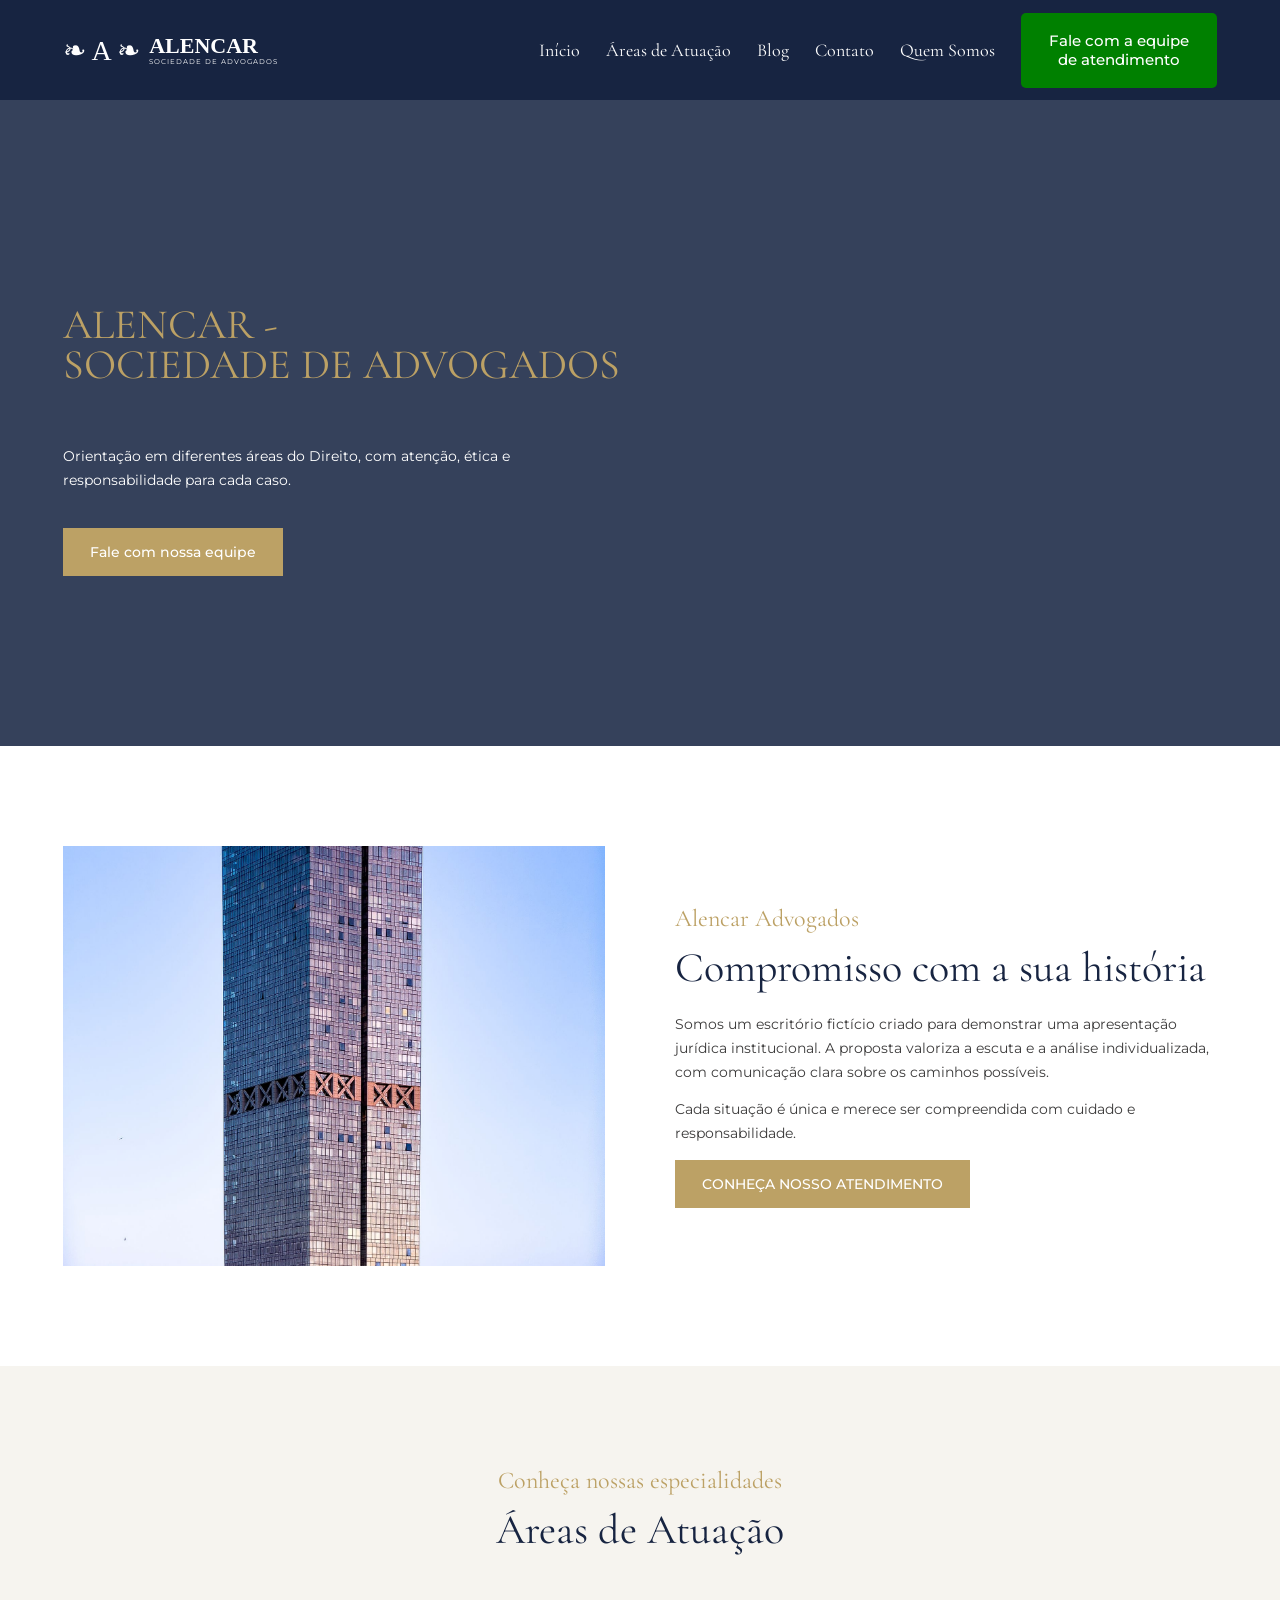
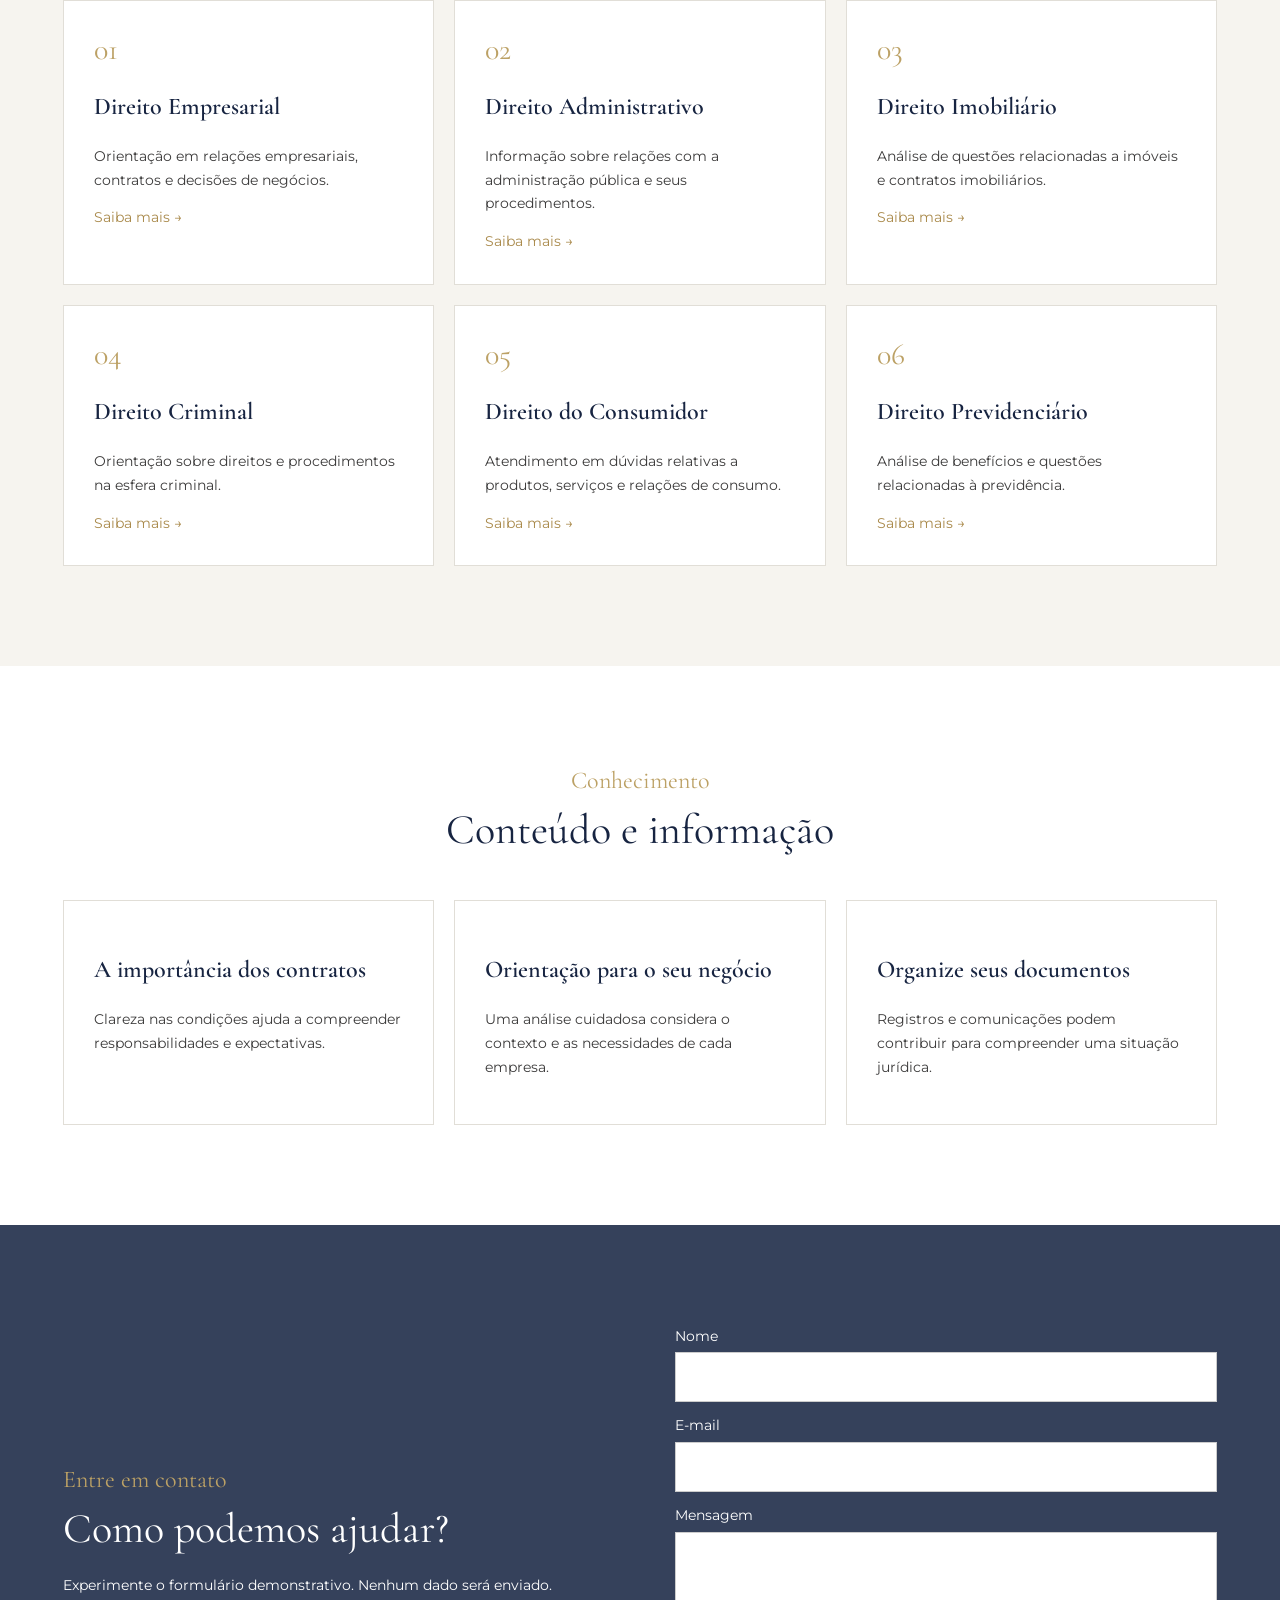
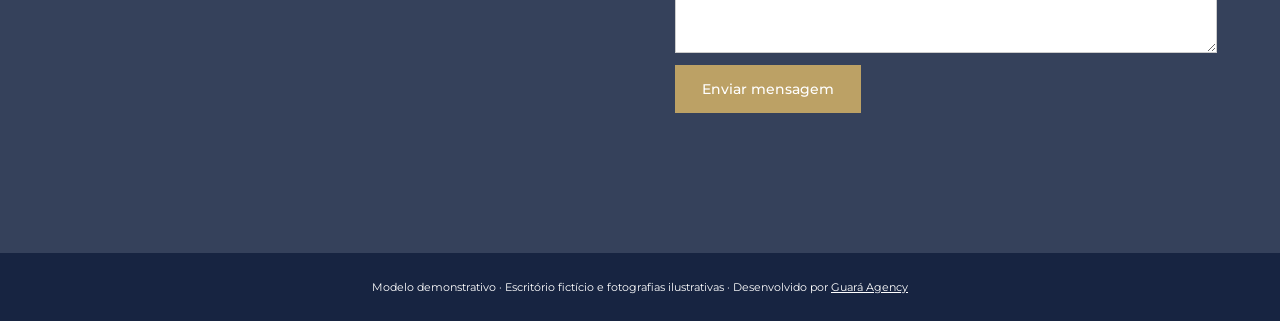
==== index.html @ d1ceca67 "Criar modelo institucional de advocacia" ====
<!doctype html><html lang="pt-BR"><head><meta charset="utf-8"><meta name="viewport" content="width=device-width,initial-scale=1"><title>Alencar | Sociedade de Advogados</title><link href="https://fonts.googleapis.com/css2?family=Cormorant+Garamond:wght@400;600;700&family=Montserrat:wght@400;500;600&display=swap" rel="stylesheet"><link rel="stylesheet" href="style.css"><script defer src="app.js"></script></head><body><header><div class="wrap nav"><a href="./" class="brand"><b>❧ A ❧</b><span>ALENCAR<small>SOCIEDADE DE ADVOGADOS</small></span></a><button class="menu" aria-expanded="false" aria-controls="links" aria-label="Abrir menu">☰</button><nav id="links"><a href="./">Início</a><a href="#atuacao">Áreas de Atuação</a><a href="#blog">Blog</a><a href="#contato">Contato</a><a href="#sobre">Quem Somos</a><a class="green" href="#contato">Fale com a equipe<br>de atendimento</a></nav></div></header><main><section class="hero"><div class="wrap"><h1>ALENCAR -<br>SOCIEDADE DE ADVOGADOS</h1><p>Orientação em diferentes áreas do Direito, com atenção, ética e responsabilidade para cada caso.</p><a class="gold-btn" href="#contato">Fale com nossa equipe</a></div></section><section class="section" id="sobre"><div class="wrap split"><img src="assets/20351783.jpg" alt="Edifício comercial, fotografia ilustrativa"><div><span>Alencar Advogados</span><h2>Compromisso com a sua história</h2><p>Somos um escritório fictício criado para demonstrar uma apresentação jurídica institucional. A proposta valoriza a escuta e a análise individualizada, com comunicação clara sobre os caminhos possíveis.</p><p>Cada situação é única e merece ser compreendida com cuidado e responsabilidade.</p><a class="gold-btn" href="#contato">CONHEÇA NOSSO ATENDIMENTO</a></div></div></section><section class="section pale" id="atuacao"><div class="wrap center"><span>Conheça nossas especialidades</span><h2>Áreas de Atuação</h2><div class="cards"><article><b>01</b><h3>Direito Empresarial</h3><p>Orientação em relações empresariais, contratos e decisões de negócios.</p><a href="areas/empresarial/">Saiba mais →</a></article><article><b>02</b><h3>Direito Administrativo</h3><p>Informação sobre relações com a administração pública e seus procedimentos.</p><a href="areas/administrativo/">Saiba mais →</a></article><article><b>03</b><h3>Direito Imobiliário</h3><p>Análise de questões relacionadas a imóveis e contratos imobiliários.</p><a href="areas/imobiliario/">Saiba mais →</a></article><article><b>04</b><h3>Direito Criminal</h3><p>Orientação sobre direitos e procedimentos na esfera criminal.</p><a href="areas/criminal/">Saiba mais →</a></article><article><b>05</b><h3>Direito do Consumidor</h3><p>Atendimento em dúvidas relativas a produtos, serviços e relações de consumo.</p><a href="areas/consumidor/">Saiba mais →</a></article><article><b>06</b><h3>Direito Previdenciário</h3><p>Análise de benefícios e questões relacionadas à previdência.</p><a href="areas/previdenciario/">Saiba mais →</a></article></div></div></section><section class="section" id="blog"><div class="wrap center"><span>Conhecimento</span><h2>Conteúdo e informação</h2><div class="cards"><article><h3>A importância dos contratos</h3><p>Clareza nas condições ajuda a compreender responsabilidades e expectativas.</p></article><article><h3>Orientação para o seu negócio</h3><p>Uma análise cuidadosa considera o contexto e as necessidades de cada empresa.</p></article><article><h3>Organize seus documentos</h3><p>Registros e comunicações podem contribuir para compreender uma situação jurídica.</p></article></div></div></section><section class="section contact" id="contato"><div class="wrap split"><div><span>Entre em contato</span><h2>Como podemos ajudar?</h2><p>Experimente o formulário demonstrativo. Nenhum dado será enviado.</p></div><form><label>Nome<input name="nome" required></label><label>E-mail<input name="email" type="email" required></label><label>Mensagem<textarea rows="4" required></textarea></label><button class="gold-btn">Enviar mensagem</button><p id="result" role="status"></p></form></div></section></main><footer>Modelo demonstrativo · Escritório fictício e fotografias ilustrativas · Desenvolvido por <a href="https://guaraagency.com.br/">Guará Agency</a></footer></body></html>
---- style.css ----
:root{--navy:#172441;--slate:#35415b;--gold:#bca165}*{box-sizing:border-box}html{scroll-behavior:smooth}body{margin:0;font:400 14px/1.7 Montserrat,sans-serif;color:#3c3b3b}a{color:inherit;text-decoration:none}.wrap{width:min(1154px,calc(100% - 44px));margin:auto}header{background:var(--navy);color:white}.nav{height:100px;display:flex;justify-content:space-between;align-items:center}.brand{display:flex;align-items:center;gap:9px;font:700 22px/1 Georgia}.brand b{font:28px Georgia}.brand small{display:block;font:7px Montserrat;letter-spacing:1px}nav{display:flex;gap:26px;align-items:center;font:18px 'Cormorant Garamond',serif}nav a:hover{color:var(--gold)}.green{background:green;color:white;padding:18px 28px;border-radius:5px;text-align:center;font:500 15px/1.3 Montserrat}.menu{display:none}.hero{background:var(--slate);min-height:646px;display:flex;align-items:center;color:white}.hero h1{color:var(--gold);font:400 42px/.95 'Cormorant Garamond',serif}.hero p{max-width:560px;margin:60px 0 35px}.gold-btn{display:inline-block;background:var(--gold);color:white;border:0;padding:15px 27px;font:500 14px Montserrat;cursor:pointer}.section{padding:100px 0}.section span{color:var(--gold);font:24px 'Cormorant Garamond',serif}.section h2{font:400 42px 'Cormorant Garamond',serif;color:var(--navy);margin:8px 0 20px}.split{display:grid;grid-template-columns:1fr 1fr;gap:70px;align-items:center}.split img{width:100%;height:420px;object-fit:cover}.pale{background:#f6f4ef}.center{text-align:center}.cards{display:grid;grid-template-columns:repeat(3,1fr);gap:20px;margin-top:45px}.cards article{text-align:left;padding:30px;border:1px solid #e1ded7;background:white}.cards b{font:30px 'Cormorant Garamond';color:var(--gold)}.cards h3{font:600 24px 'Cormorant Garamond';color:var(--navy)}.cards a{color:#a9894a}.contact{background:var(--slate);color:white}.contact h2{color:white}form{display:grid;gap:12px}label{display:grid;gap:4px}input,textarea{font:inherit;padding:12px;border:1px solid #ccc}form button{width:max-content}footer{text-align:center;background:var(--navy);color:white;padding:25px;font-size:11px}footer a{text-decoration:underline}.subhero{background:var(--slate);padding:100px 0;color:#fff;text-align:center}.subhero h1{font:400 48px 'Cormorant Garamond',serif;color:var(--gold)}.content{max-width:850px;padding:70px 0}.content h2{font:400 36px 'Cormorant Garamond',serif;color:var(--navy)}@media(max-width:800px){.nav{height:78px}.menu{display:block;background:none;border:0;color:white;font-size:25px}nav{display:none;position:absolute;left:0;right:0;top:78px;background:var(--navy);padding:20px;z-index:3;flex-direction:column;align-items:stretch;gap:15px}nav.open{display:flex}.hero{min-height:560px}.hero h1{font-size:36px}.section{padding:65px 0}.split,.cards{grid-template-columns:1fr;gap:20px}.split img{height:280px}}@media(prefers-reduced-motion:reduce){html{scroll-behavior:auto}}
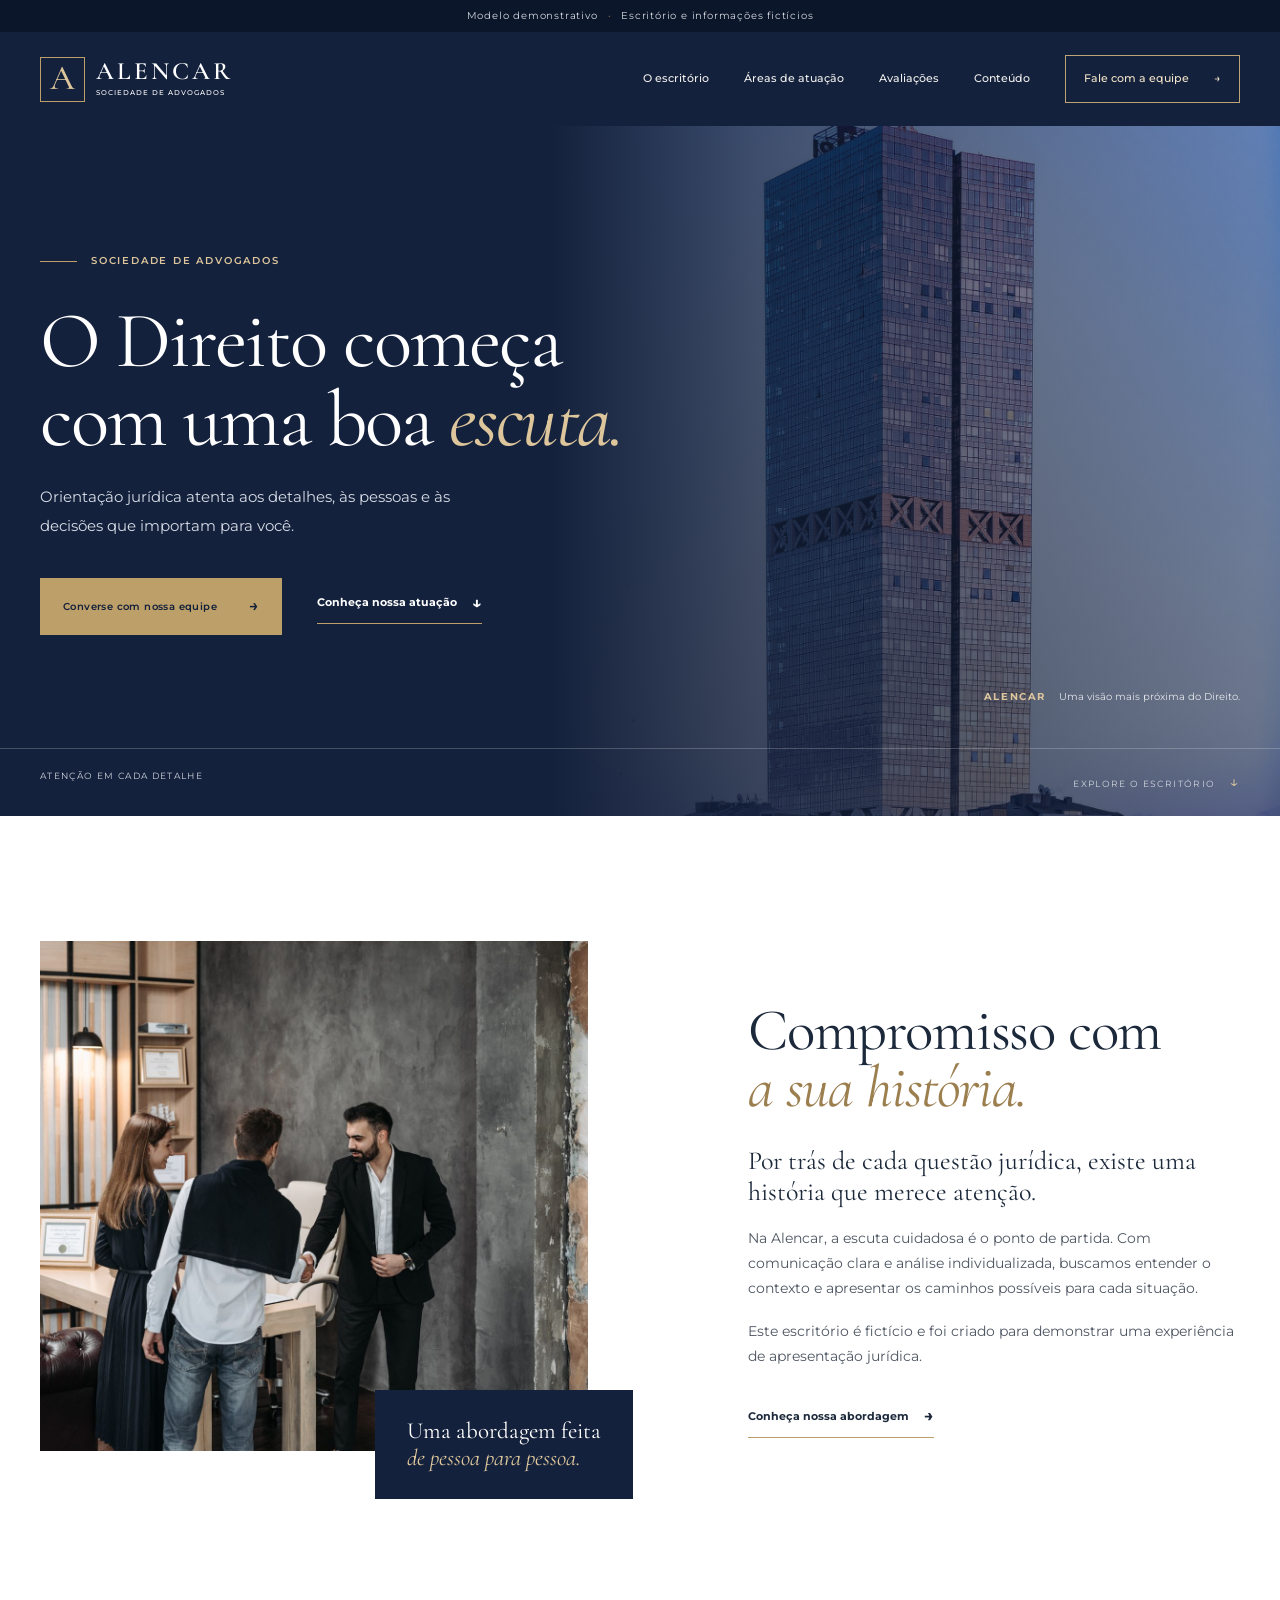
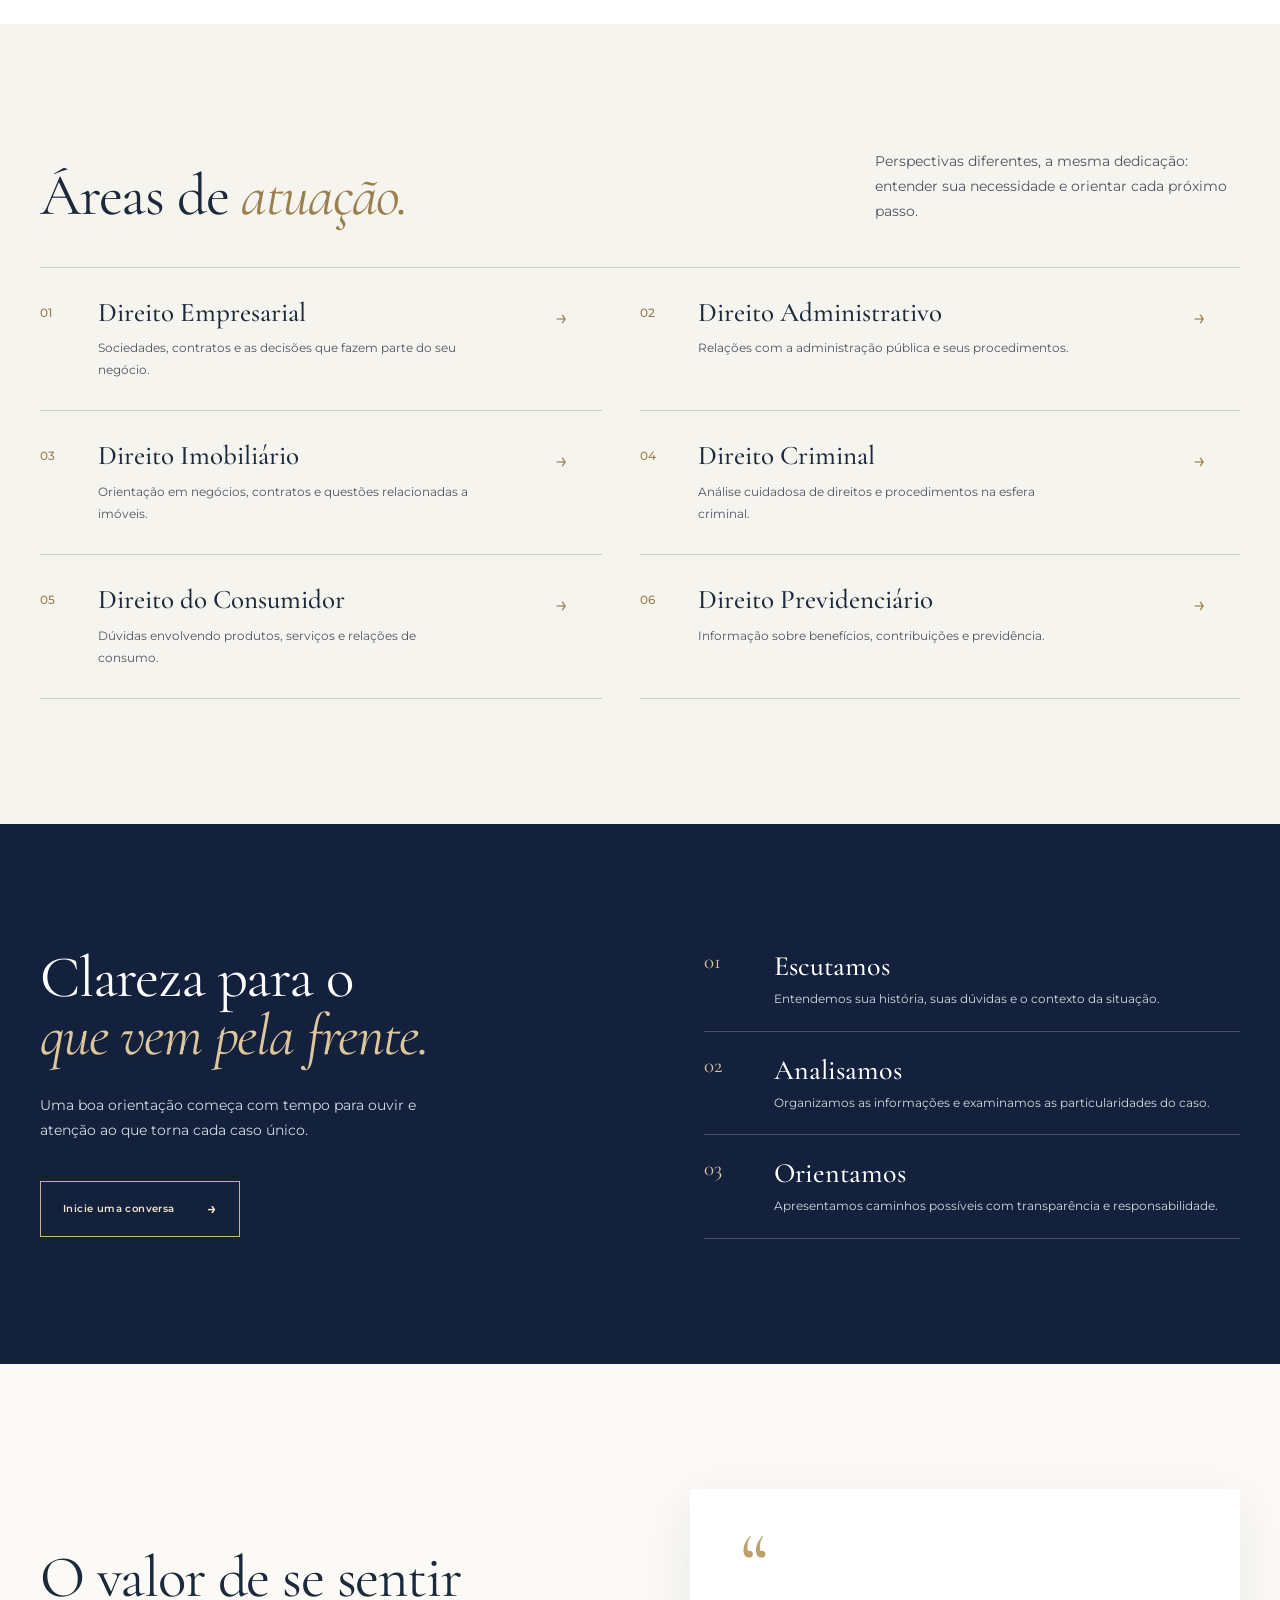
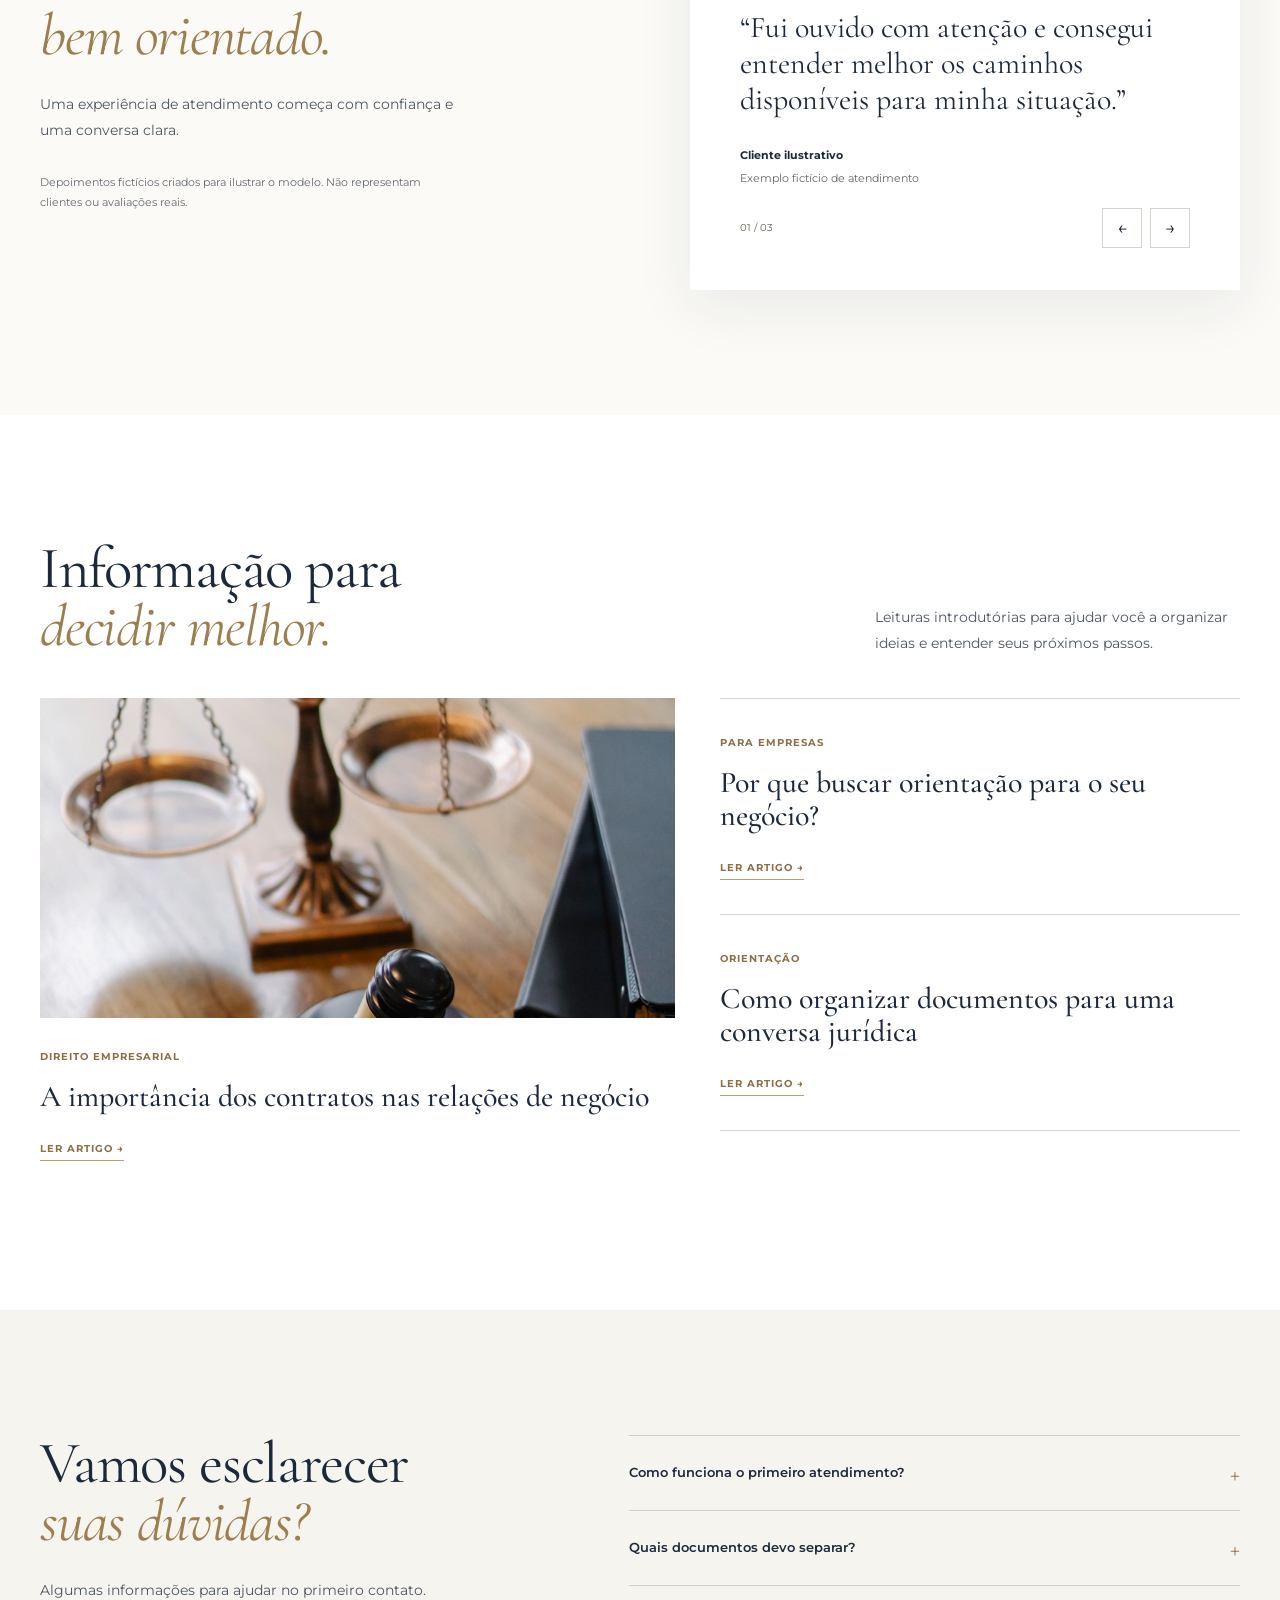
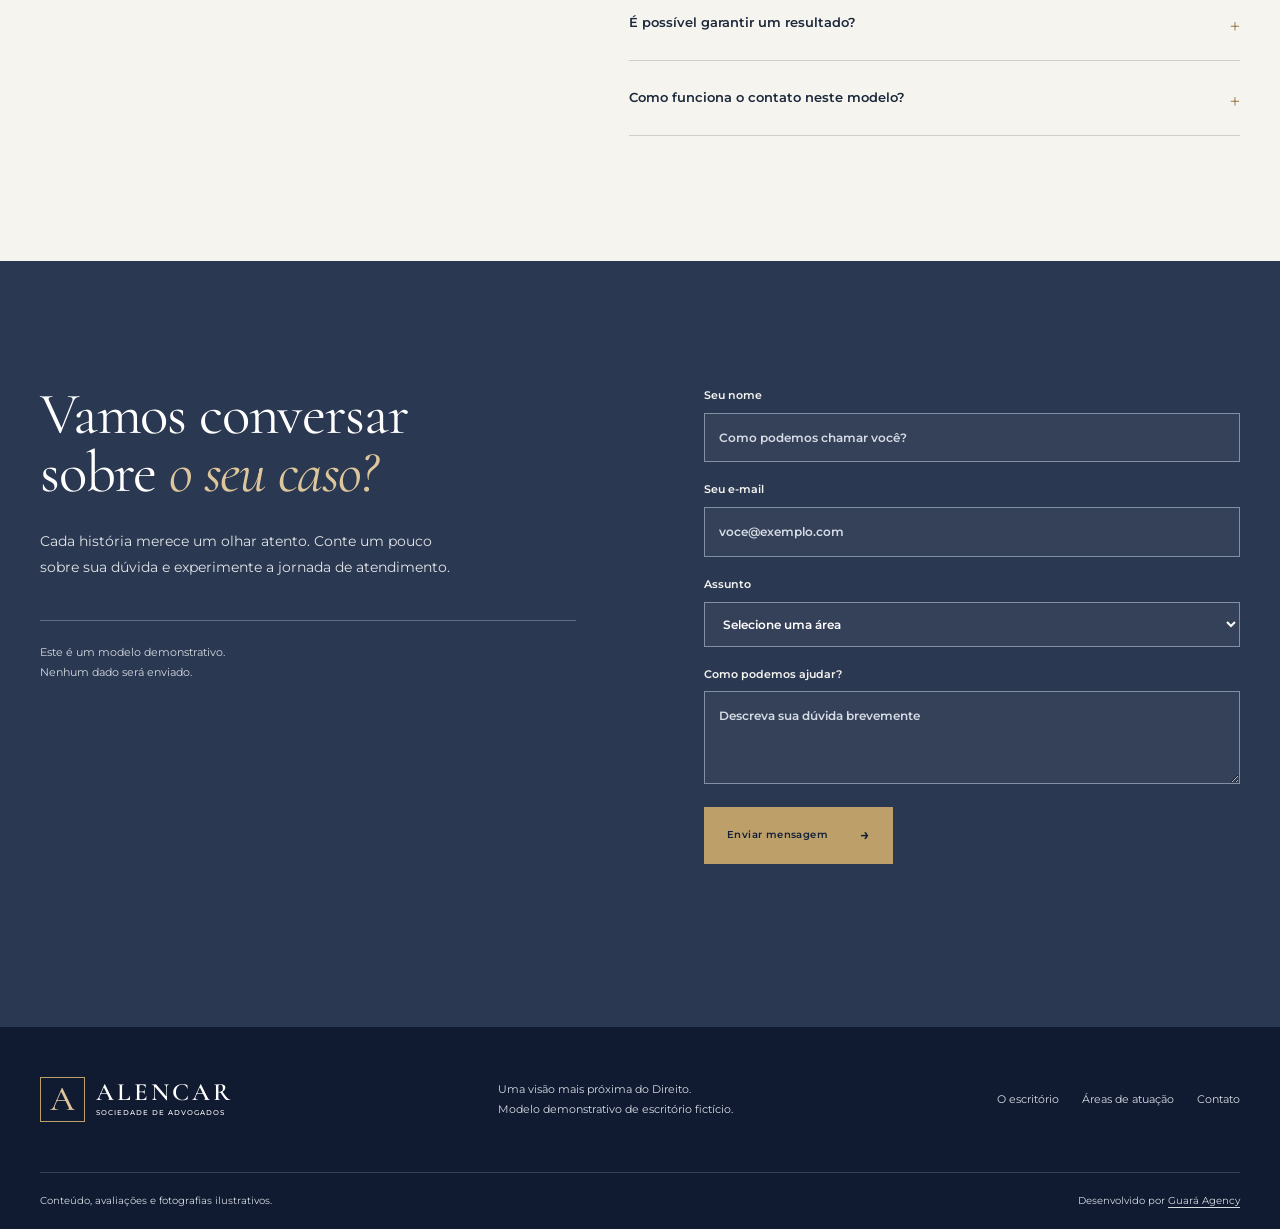
==== commit fe001e0f: "Aprimorar experiência visual do modelo Alencar" ====
--- a/index.html
+++ b/index.html
@@ -1 +1,13 @@
-<!doctype html><html lang="pt-BR"><head><meta charset="utf-8"><meta name="viewport" content="width=device-width,initial-scale=1"><title>Alencar | Sociedade de Advogados</title><link href="https://fonts.googleapis.com/css2?family=Cormorant+Garamond:wght@400;600;700&family=Montserrat:wght@400;500;600&display=swap" rel="stylesheet"><link rel="stylesheet" href="style.css"><script defer src="app.js"></script></head><body><header><div class="wrap nav"><a href="./" class="brand"><b>❧ A ❧</b><span>ALENCAR<small>SOCIEDADE DE ADVOGADOS</small></span></a><button class="menu" aria-expanded="false" aria-controls="links" aria-label="Abrir menu">☰</button><nav id="links"><a href="./">Início</a><a href="#atuacao">Áreas de Atuação</a><a href="#blog">Blog</a><a href="#contato">Contato</a><a href="#sobre">Quem Somos</a><a class="green" href="#contato">Fale com a equipe<br>de atendimento</a></nav></div></header><main><section class="hero"><div class="wrap"><h1>ALENCAR -<br>SOCIEDADE DE ADVOGADOS</h1><p>Orientação em diferentes áreas do Direito, com atenção, ética e responsabilidade para cada caso.</p><a class="gold-btn" href="#contato">Fale com nossa equipe</a></div></section><section class="section" id="sobre"><div class="wrap split"><img src="assets/20351783.jpg" alt="Edifício comercial, fotografia ilustrativa"><div><span>Alencar Advogados</span><h2>Compromisso com a sua história</h2><p>Somos um escritório fictício criado para demonstrar uma apresentação jurídica institucional. A proposta valoriza a escuta e a análise individualizada, com comunicação clara sobre os caminhos possíveis.</p><p>Cada situação é única e merece ser compreendida com cuidado e responsabilidade.</p><a class="gold-btn" href="#contato">CONHEÇA NOSSO ATENDIMENTO</a></div></div></section><section class="section pale" id="atuacao"><div class="wrap center"><span>Conheça nossas especialidades</span><h2>Áreas de Atuação</h2><div class="cards"><article><b>01</b><h3>Direito Empresarial</h3><p>Orientação em relações empresariais, contratos e decisões de negócios.</p><a href="areas/empresarial/">Saiba mais →</a></article><article><b>02</b><h3>Direito Administrativo</h3><p>Informação sobre relações com a administração pública e seus procedimentos.</p><a href="areas/administrativo/">Saiba mais →</a></article><article><b>03</b><h3>Direito Imobiliário</h3><p>Análise de questões relacionadas a imóveis e contratos imobiliários.</p><a href="areas/imobiliario/">Saiba mais →</a></article><article><b>04</b><h3>Direito Criminal</h3><p>Orientação sobre direitos e procedimentos na esfera criminal.</p><a href="areas/criminal/">Saiba mais →</a></article><article><b>05</b><h3>Direito do Consumidor</h3><p>Atendimento em dúvidas relativas a produtos, serviços e relações de consumo.</p><a href="areas/consumidor/">Saiba mais →</a></article><article><b>06</b><h3>Direito Previdenciário</h3><p>Análise de benefícios e questões relacionadas à previdência.</p><a href="areas/previdenciario/">Saiba mais →</a></article></div></div></section><section class="section" id="blog"><div class="wrap center"><span>Conhecimento</span><h2>Conteúdo e informação</h2><div class="cards"><article><h3>A importância dos contratos</h3><p>Clareza nas condições ajuda a compreender responsabilidades e expectativas.</p></article><article><h3>Orientação para o seu negócio</h3><p>Uma análise cuidadosa considera o contexto e as necessidades de cada empresa.</p></article><article><h3>Organize seus documentos</h3><p>Registros e comunicações podem contribuir para compreender uma situação jurídica.</p></article></div></div></section><section class="section contact" id="contato"><div class="wrap split"><div><span>Entre em contato</span><h2>Como podemos ajudar?</h2><p>Experimente o formulário demonstrativo. Nenhum dado será enviado.</p></div><form><label>Nome<input name="nome" required></label><label>E-mail<input name="email" type="email" required></label><label>Mensagem<textarea rows="4" required></textarea></label><button class="gold-btn">Enviar mensagem</button><p id="result" role="status"></p></form></div></section></main><footer>Modelo demonstrativo · Escritório fictício e fotografias ilustrativas · Desenvolvido por <a href="https://guaraagency.com.br/">Guará Agency</a></footer></body></html>
+<!doctype html>
+<html lang="pt-BR"><head><meta charset="utf-8"><meta name="viewport" content="width=device-width, initial-scale=1"><meta name="description" content="Conheça o modelo demonstrativo Alencar Sociedade de Advogados: orientação jurídica com atenção e clareza."><meta name="theme-color" content="#172441"><title>Alencar | Sociedade de Advogados</title><link rel="preconnect" href="https://fonts.googleapis.com"><link rel="preconnect" href="https://fonts.gstatic.com" crossorigin><link href="https://fonts.googleapis.com/css2?family=Cormorant+Garamond:ital,wght@0,400;0,500;0,600;1,400;1,500&family=Montserrat:wght@400;500;600;700&display=swap" rel="stylesheet"><link rel="stylesheet" href="style.css"><script defer src="app.js"></script></head>
+<body><a class="skip-link" href="#conteudo">Ir para o conteúdo</a><div class="demo-bar">Modelo demonstrativo <span>·</span> Escritório e informações fictícios</div>
+<header class="site-header"><div class="wrap nav"><a href="./" class="brand" aria-label="Alencar Sociedade de Advogados, início"><span class="brand-mark" aria-hidden="true">A</span><span class="brand-name">ALENCAR<small>SOCIEDADE DE ADVOGADOS</small></span></a><button class="menu" aria-expanded="false" aria-controls="links" aria-label="Abrir menu"><span></span><span></span></button><nav id="links" aria-label="Navegação principal"><a href="#sobre">O escritório</a><a href="#atuacao">Áreas de atuação</a><a href="#avaliacoes">Avaliações</a><a href="#blog">Conteúdo</a><a class="nav-cta" href="#contato">Fale com a equipe <span aria-hidden="true">→</span></a></nav></div></header>
+<main id="conteudo"><section class="hero"><div class="hero-image" role="img" aria-label="Edifício comercial, fotografia ilustrativa"></div><div class="wrap hero-layout"><div class="hero-copy"><div class="hero-rule"><span></span> SOCIEDADE DE ADVOGADOS</div><h1>O Direito começa<br>com uma boa <em>escuta.</em></h1><p>Orientação jurídica atenta aos detalhes, às pessoas e às decisões que importam para você.</p><div class="hero-actions"><a class="button button-gold" href="#contato">Converse com nossa equipe <span aria-hidden="true">→</span></a><a class="text-link light-link" href="#atuacao">Conheça nossa atuação <span aria-hidden="true">↓</span></a></div></div><div class="hero-caption"><span>ALENCAR</span><span>Uma visão mais próxima do Direito.</span></div></div><div class="hero-bottom"><div class="wrap"><span>ATENÇÃO EM CADA DETALHE</span><a href="#sobre">EXPLORE O ESCRITÓRIO <span aria-hidden="true">↓</span></a></div></div></section>
+<section class="intro-section section" id="sobre"><div class="wrap intro-grid"><div class="intro-visual"><img src="assets/8112162.jpg" alt="Pessoas em reunião profissional, fotografia ilustrativa" width="1200" height="800" loading="lazy"><div class="image-caption">Uma abordagem feita<br><em>de pessoa para pessoa.</em></div></div><div class="intro-copy"><div class="section-marker" aria-hidden="true"><span></span> A ESSÊNCIA DO ESCRITÓRIO</div><h2>Compromisso com<br><em>a sua história.</em></h2><p class="lead">Por trás de cada questão jurídica, existe uma história que merece atenção.</p><p>Na Alencar, a escuta cuidadosa é o ponto de partida. Com comunicação clara e análise individualizada, buscamos entender o contexto e apresentar os caminhos possíveis para cada situação.</p><p>Este escritório é fictício e foi criado para demonstrar uma experiência de apresentação jurídica.</p><a class="text-link" href="#como-funciona">Conheça nossa abordagem <span aria-hidden="true">→</span></a></div></div></section>
+<section class="practice-section section" id="atuacao"><div class="wrap"><div class="section-heading"><div><div class="section-marker" aria-hidden="true"><span></span> O QUE FAZEMOS</div><h2>Áreas de <em>atuação.</em></h2></div><p>Perspectivas diferentes, a mesma dedicação: entender sua necessidade e orientar cada próximo passo.</p></div><div class="practice-grid"><a class="practice" href="areas/empresarial/"><span class="practice-num">01</span><div><h3>Direito Empresarial</h3><p>Sociedades, contratos e as decisões que fazem parte do seu negócio.</p></div><span class="practice-arrow" aria-hidden="true">→</span></a><a class="practice" href="areas/administrativo/"><span class="practice-num">02</span><div><h3>Direito Administrativo</h3><p>Relações com a administração pública e seus procedimentos.</p></div><span class="practice-arrow" aria-hidden="true">→</span></a><a class="practice" href="areas/imobiliario/"><span class="practice-num">03</span><div><h3>Direito Imobiliário</h3><p>Orientação em negócios, contratos e questões relacionadas a imóveis.</p></div><span class="practice-arrow" aria-hidden="true">→</span></a><a class="practice" href="areas/criminal/"><span class="practice-num">04</span><div><h3>Direito Criminal</h3><p>Análise cuidadosa de direitos e procedimentos na esfera criminal.</p></div><span class="practice-arrow" aria-hidden="true">→</span></a><a class="practice" href="areas/consumidor/"><span class="practice-num">05</span><div><h3>Direito do Consumidor</h3><p>Dúvidas envolvendo produtos, serviços e relações de consumo.</p></div><span class="practice-arrow" aria-hidden="true">→</span></a><a class="practice" href="areas/previdenciario/"><span class="practice-num">06</span><div><h3>Direito Previdenciário</h3><p>Informação sobre benefícios, contribuições e previdência.</p></div><span class="practice-arrow" aria-hidden="true">→</span></a></div></div></section>
+<section class="approach-section section" id="como-funciona"><div class="wrap approach-grid"><div><div class="section-marker light-marker" aria-hidden="true"><span></span> NOSSA FORMA DE ATUAR</div><h2>Clareza para o<br><em>que vem pela frente.</em></h2><p>Uma boa orientação começa com tempo para ouvir e atenção ao que torna cada caso único.</p><a class="button button-outline" href="#contato">Inicie uma conversa <span aria-hidden="true">→</span></a></div><div class="steps"><article><span>01</span><div><h3>Escutamos</h3><p>Entendemos sua história, suas dúvidas e o contexto da situação.</p></div></article><article><span>02</span><div><h3>Analisamos</h3><p>Organizamos as informações e examinamos as particularidades do caso.</p></div></article><article><span>03</span><div><h3>Orientamos</h3><p>Apresentamos caminhos possíveis com transparência e responsabilidade.</p></div></article></div></div></section>
+<section class="reviews-section section" id="avaliacoes"><div class="wrap reviews-layout"><div><div class="section-marker" aria-hidden="true"><span></span> EXPERIÊNCIAS ILUSTRATIVAS</div><h2>O valor de se sentir<br><em>bem orientado.</em></h2><p>Uma experiência de atendimento começa com confiança e uma conversa clara.</p><p class="disclaimer">Depoimentos fictícios criados para ilustrar o modelo. Não representam clientes ou avaliações reais.</p></div><div class="review-panel"><div class="quote-mark" aria-hidden="true">“</div><div class="review-track" aria-live="polite"><figure class="review" data-review><blockquote>“Fui ouvido com atenção e consegui entender melhor os caminhos disponíveis para minha situação.”</blockquote><figcaption><strong>Cliente ilustrativo</strong><span>Exemplo fictício de atendimento</span></figcaption></figure><figure class="review" data-review hidden><blockquote>“A forma clara de explicar cada etapa trouxe mais tranquilidade para tomar decisões.”</blockquote><figcaption><strong>Cliente ilustrativo</strong><span>Exemplo fictício de atendimento</span></figcaption></figure><figure class="review" data-review hidden><blockquote>“O cuidado com os detalhes e a disposição para esclarecer dúvidas fizeram a diferença na experiência.”</blockquote><figcaption><strong>Cliente ilustrativo</strong><span>Exemplo fictício de atendimento</span></figcaption></figure></div><div class="review-controls"><span id="review-count">01 / 03</span><div><button type="button" id="review-prev" aria-label="Depoimento anterior">←</button><button type="button" id="review-next" aria-label="Próximo depoimento">→</button></div></div></div></div></section>
+<section class="journal-section section" id="blog"><div class="wrap"><div class="section-heading"><div><div class="section-marker" aria-hidden="true"><span></span> CONHECIMENTO COMPARTILHADO</div><h2>Informação para<br><em>decidir melhor.</em></h2></div><p>Leituras introdutórias para ajudar você a organizar ideias e entender seus próximos passos.</p></div><div class="journal-grid"><a href="artigos/importancia-dos-contratos/" class="journal-feature"><img src="assets/5669619.jpg" alt="Balança da justiça sobre uma mesa, fotografia ilustrativa" width="1200" height="800" loading="lazy"><div><span>DIREITO EMPRESARIAL</span><h3>A importância dos contratos nas relações de negócio</h3><span class="journal-link">LER ARTIGO →</span></div></a><div class="journal-list"><a href="artigos/orientacao-para-seu-negocio/"><span>PARA EMPRESAS</span><h3>Por que buscar orientação para o seu negócio?</h3><span class="journal-link">LER ARTIGO →</span></a><a href="artigos/organize-seus-documentos/"><span>ORIENTAÇÃO</span><h3>Como organizar documentos para uma conversa jurídica</h3><span class="journal-link">LER ARTIGO →</span></a></div></div></div></section>
+<section class="faq-section section"><div class="wrap faq-grid"><div><div class="section-marker" aria-hidden="true"><span></span> PERGUNTAS FREQUENTES</div><h2>Vamos esclarecer<br><em>suas dúvidas?</em></h2><p>Algumas informações para ajudar no primeiro contato.</p></div><div class="faq-list"><details><summary>Como funciona o primeiro atendimento?<span aria-hidden="true">+</span></summary><p>A primeira conversa serve para entender a situação e identificar quais informações e documentos podem contribuir para uma análise individualizada.</p></details><details><summary>Quais documentos devo separar?<span aria-hidden="true">+</span></summary><p>Isso depende do assunto. Contratos, comprovantes, comunicações e registros relacionados à sua dúvida podem ser úteis para contextualizar o caso.</p></details><details><summary>É possível garantir um resultado?<span aria-hidden="true">+</span></summary><p>Não. Cada caso tem particularidades e os resultados dependem de seus fatos, documentos e das circunstâncias aplicáveis.</p></details><details><summary>Como funciona o contato neste modelo?<span aria-hidden="true">+</span></summary><p>O formulário é apenas demonstrativo: nenhuma informação é enviada, armazenada ou encaminhada para atendimento.</p></details></div></div></section>
+<section class="contact-section section" id="contato"><div class="wrap contact-grid"><div><div class="section-marker light-marker" aria-hidden="true"><span></span> ESTAMOS AQUI PARA OUVIR</div><h2>Vamos conversar<br>sobre <em>o seu caso?</em></h2><p>Cada história merece um olhar atento. Conte um pouco sobre sua dúvida e experimente a jornada de atendimento.</p><div class="contact-note">Este é um modelo demonstrativo.<br>Nenhum dado será enviado.</div></div><form id="contact-form"><label>Seu nome<input name="nome" autocomplete="name" placeholder="Como podemos chamar você?" required></label><label>Seu e-mail<input name="email" type="email" autocomplete="email" placeholder="voce@exemplo.com" required></label><label>Assunto<select name="assunto" required><option value="">Selecione uma área</option><option>Direito Empresarial</option><option>Direito Administrativo</option><option>Direito Imobiliário</option><option>Direito Criminal</option><option>Direito do Consumidor</option><option>Direito Previdenciário</option><option>Outro assunto</option></select></label><label>Como podemos ajudar?<textarea name="mensagem" rows="3" placeholder="Descreva sua dúvida brevemente" required></textarea></label><button class="button button-gold" type="submit">Enviar mensagem <span aria-hidden="true">→</span></button><p id="result" role="status" aria-live="polite"></p></form></div></section></main>
+<footer><div class="wrap footer-main"><a href="./" class="brand footer-brand"><span class="brand-mark" aria-hidden="true">A</span><span class="brand-name">ALENCAR<small>SOCIEDADE DE ADVOGADOS</small></span></a><p>Uma visão mais próxima do Direito.<br>Modelo demonstrativo de escritório fictício.</p><div><a href="#sobre">O escritório</a><a href="#atuacao">Áreas de atuação</a><a href="#contato">Contato</a></div></div><div class="wrap footer-bottom"><span>Conteúdo, avaliações e fotografias ilustrativos.</span><span>Desenvolvido por <a href="https://guaraagency.com.br/">Guará Agency</a></span></div></footer></body></html>
--- a/style.css
+++ b/style.css
@@ -1 +1,2 @@
-:root{--navy:#172441;--slate:#35415b;--gold:#bca165}*{box-sizing:border-box}html{scroll-behavior:smooth}body{margin:0;font:400 14px/1.7 Montserrat,sans-serif;color:#3c3b3b}a{color:inherit;text-decoration:none}.wrap{width:min(1154px,calc(100% - 44px));margin:auto}header{background:var(--navy);color:white}.nav{height:100px;display:flex;justify-content:space-between;align-items:center}.brand{display:flex;align-items:center;gap:9px;font:700 22px/1 Georgia}.brand b{font:28px Georgia}.brand small{display:block;font:7px Montserrat;letter-spacing:1px}nav{display:flex;gap:26px;align-items:center;font:18px 'Cormorant Garamond',serif}nav a:hover{color:var(--gold)}.green{background:green;color:white;padding:18px 28px;border-radius:5px;text-align:center;font:500 15px/1.3 Montserrat}.menu{display:none}.hero{background:var(--slate);min-height:646px;display:flex;align-items:center;color:white}.hero h1{color:var(--gold);font:400 42px/.95 'Cormorant Garamond',serif}.hero p{max-width:560px;margin:60px 0 35px}.gold-btn{display:inline-block;background:var(--gold);color:white;border:0;padding:15px 27px;font:500 14px Montserrat;cursor:pointer}.section{padding:100px 0}.section span{color:var(--gold);font:24px 'Cormorant Garamond',serif}.section h2{font:400 42px 'Cormorant Garamond',serif;color:var(--navy);margin:8px 0 20px}.split{display:grid;grid-template-columns:1fr 1fr;gap:70px;align-items:center}.split img{width:100%;height:420px;object-fit:cover}.pale{background:#f6f4ef}.center{text-align:center}.cards{display:grid;grid-template-columns:repeat(3,1fr);gap:20px;margin-top:45px}.cards article{text-align:left;padding:30px;border:1px solid #e1ded7;background:white}.cards b{font:30px 'Cormorant Garamond';color:var(--gold)}.cards h3{font:600 24px 'Cormorant Garamond';color:var(--navy)}.cards a{color:#a9894a}.contact{background:var(--slate);color:white}.contact h2{color:white}form{display:grid;gap:12px}label{display:grid;gap:4px}input,textarea{font:inherit;padding:12px;border:1px solid #ccc}form button{width:max-content}footer{text-align:center;background:var(--navy);color:white;padding:25px;font-size:11px}footer a{text-decoration:underline}.subhero{background:var(--slate);padding:100px 0;color:#fff;text-align:center}.subhero h1{font:400 48px 'Cormorant Garamond',serif;color:var(--gold)}.content{max-width:850px;padding:70px 0}.content h2{font:400 36px 'Cormorant Garamond',serif;color:var(--navy)}@media(max-width:800px){.nav{height:78px}.menu{display:block;background:none;border:0;color:white;font-size:25px}nav{display:none;position:absolute;left:0;right:0;top:78px;background:var(--navy);padding:20px;z-index:3;flex-direction:column;align-items:stretch;gap:15px}nav.open{display:flex}.hero{min-height:560px}.hero h1{font-size:36px}.section{padding:65px 0}.split,.cards{grid-template-columns:1fr;gap:20px}.split img{height:280px}}@media(prefers-reduced-motion:reduce){html{scroll-behavior:auto}}
+:root{--navy:#14213c;--navy-dark:#101a30;--navy-soft:#2b3851;--ink:#1c293b;--body:#4e5662;--cream:#f6f4ef;--gold:#bd9f69;--gold-light:#ddc69c;--line:#d9d7d0;--white:#fff;--serif:'Cormorant Garamond',Georgia,serif;--sans:Montserrat,sans-serif}*{box-sizing:border-box}html{scroll-behavior:smooth;scroll-padding-top:100px}body{margin:0;background:#fff;color:var(--body);font:400 14px/1.8 var(--sans);-webkit-font-smoothing:antialiased}::selection{background:#cbb583;color:#17243b}a{color:inherit;text-decoration:none}button,input,textarea,select{font:inherit}button{cursor:pointer}img{display:block;max-width:100%}button:focus-visible,a:focus-visible,input:focus-visible,select:focus-visible,textarea:focus-visible,summary:focus-visible{outline:3px solid #bb9658;outline-offset:4px}.skip-link{position:absolute;top:-80px;left:15px;background:white;color:var(--navy);padding:12px;z-index:100}.skip-link:focus{top:10px}.wrap{width:min(1280px,calc(100% - 80px));margin:auto}.demo-bar{background:#0c162a;color:#d5d9e0;text-align:center;font-size:10px;letter-spacing:.08em;padding:7px 20px}.demo-bar span{color:var(--gold);margin:0 6px}.site-header{background:var(--navy);position:relative;z-index:10}.nav{height:94px;display:flex;align-items:center;justify-content:space-between;gap:30px}.brand{display:inline-flex;align-items:center;gap:11px;color:#fff;line-height:1}.brand-mark{width:45px;height:45px;border:1px solid var(--gold);color:var(--gold-light);font:500 35px/.95 var(--serif);display:grid;place-items:center}.brand-name{font:600 25px/.9 var(--serif);letter-spacing:.12em}.brand-name small{display:block;font:500 7px/1.5 var(--sans);letter-spacing:.14em;margin-top:5px}.nav nav{display:flex;align-items:center;gap:35px;color:#f0f0ed;font-size:11px;font-weight:500}.nav nav>a:not(.nav-cta){padding:15px 0;transition:color .2s}.nav nav>a:hover{color:var(--gold-light)}.nav-cta{border:1px solid #bca475;padding:13px 18px;color:#f3e5c9;display:flex;gap:25px;align-items:center;transition:background .25s,color .25s}.nav-cta:hover{background:var(--gold);color:var(--navy)!important}.menu{display:none}.hero{min-height:690px;position:relative;color:#fff;background:var(--navy);overflow:hidden}.hero-image{position:absolute;inset:0 0 0 43%;background:linear-gradient(90deg,var(--navy) 0%,rgba(20,33,60,.7) 28%,rgba(20,33,60,.25) 100%),linear-gradient(0deg,rgba(15,25,45,.45),rgba(15,25,45,.15)),url('assets/20351783.jpg') center 49%/cover}.hero-layout{min-height:690px;display:flex;align-items:center;position:relative}.hero-copy{max-width:800px;padding:70px 0 125px;animation:hero-enter .9s cubic-bezier(.16,1,.3,1) both}.hero-rule{font-size:10px;font-weight:600;letter-spacing:.18em;color:var(--gold-light);display:flex;align-items:center;gap:14px}.hero-rule span,.section-marker span{height:1px;width:37px;background:var(--gold);display:inline-block}.hero h1{font:400 clamp(58px,6.2vw,91px)/.99 var(--serif);letter-spacing:-.025em;color:#fff;margin:32px 0 24px}.hero h1 em,h2 em{font-weight:400;color:var(--gold-light)}.hero-copy>p{font-size:15px;line-height:1.9;color:#d6dce6;max-width:475px}.hero-actions{display:flex;align-items:center;gap:35px;margin-top:38px}.button{display:inline-flex;justify-content:space-between;align-items:center;gap:32px;padding:16px 22px;border:1px solid transparent;font:600 10px/1.4 var(--sans);letter-spacing:.04em;transition:background .25s,color .25s,border-color .25s}.button span,.text-link span{font-size:16px}.button-gold{background:var(--gold);color:#12203a}.button-gold:hover{background:#d2bc91}.button-outline{border-color:#c6b189;color:#f2e4ca}.button-outline:hover{background:var(--gold);color:var(--navy)}.text-link{display:inline-flex;align-items:center;gap:15px;color:var(--ink);font-size:11px;font-weight:700;padding-bottom:6px;border-bottom:1px solid var(--gold);transition:gap .25s}.text-link:hover{gap:23px}.light-link{color:#fff}.hero-caption{position:absolute;right:0;bottom:110px;display:flex;gap:13px;align-items:center;color:#e5e7eb;font-size:10px}.hero-caption span:first-child{color:var(--gold-light);letter-spacing:.16em;font-weight:700}.hero-bottom{position:absolute;bottom:0;left:0;right:0;border-top:1px solid #ffffff35}.hero-bottom .wrap{display:flex;justify-content:space-between;padding:19px 0;color:#d0d5dd;letter-spacing:.15em;font-size:9px}.hero-bottom a span{color:var(--gold-light);font-size:16px;margin-left:10px}.section{padding:125px 0}.section-marker{display:none}h2{font:400 clamp(45px,4.6vw,68px)/.98 var(--serif);letter-spacing:-.02em;color:var(--ink);margin:0 0 28px}h2 em{color:#9c7f4f}h3{color:var(--ink)}p{margin:0 0 18px}.intro-grid{display:grid;grid-template-columns:1fr .83fr;gap:clamp(65px,9vw,150px);align-items:center}.intro-visual{position:relative;padding:0 45px 48px 0}.intro-visual img{width:100%;height:510px;object-fit:cover}.image-caption{position:absolute;right:0;bottom:0;background:var(--navy);padding:28px 32px;color:white;font:400 23px/1.15 var(--serif);min-width:245px}.image-caption em{color:var(--gold-light)}.intro-copy .lead{font:400 26px/1.2 var(--serif);color:var(--ink)}.intro-copy>p:not(.lead){max-width:540px}.intro-copy .text-link{margin-top:15px}.practice-section{background:var(--cream)}.section-heading{display:flex;align-items:end;justify-content:space-between;gap:50px;margin-bottom:42px}.section-heading h2{margin-bottom:0}.section-heading>p{max-width:365px;margin:0}.practice-grid{display:grid;grid-template-columns:1fr 1fr;border-top:1px solid #cfcfc9}.practice{display:grid;grid-template-columns:45px 1fr 35px;gap:13px;padding:30px 12px 30px 0;border-bottom:1px solid #cfcfc9;align-items:start;transition:background .25s,padding .25s}.practice:nth-child(odd){margin-right:38px}.practice:hover{background:#ece8de;padding-left:12px}.practice-num{font:500 12px var(--sans);color:#9b8052;padding-top:7px}.practice h3{font:500 27px/1.1 var(--serif);margin:0 0 10px}.practice p{font-size:12px;max-width:380px;margin:0}.practice-arrow{font-size:22px;color:#9b8052}.approach-section{background:var(--navy);color:#d3d9e1}.approach-grid{display:grid;grid-template-columns:1fr 1fr;gap:clamp(65px,10vw,160px)}.approach-section h2,.contact-section h2{color:#fff}.approach-section h2 em,.contact-section h2 em{color:var(--gold-light)}.approach-grid>div:first-child>p{max-width:430px}.approach-grid .button{margin-top:20px}.steps article{display:grid;grid-template-columns:50px 1fr;gap:20px;border-bottom:1px solid #ffffff36;padding:21px 0}.steps article:first-child{padding-top:0}.steps article>span{font:400 21px var(--serif);color:var(--gold-light)}.steps h3{font:500 28px var(--serif);color:white;margin:0 0 5px}.steps p{margin:0;font-size:12px}.reviews-section{background:#fbfaf7}.reviews-layout{display:grid;grid-template-columns:1fr 1fr;gap:100px;align-items:center}.reviews-layout>div:first-child>p{max-width:420px}.disclaimer{font-size:11px;color:#666a71;max-width:410px;margin-top:30px}.review-panel{background:white;padding:42px 50px;box-shadow:0 16px 55px #1a263714;min-height:365px;display:flex;flex-direction:column}.quote-mark{font:400 85px/.75 var(--serif);color:var(--gold)}.review{margin:15px 0 0}.review blockquote{font:400 30px/1.2 var(--serif);color:var(--ink);margin:0 0 28px}.review figcaption strong,.review figcaption span{display:block;font-size:11px}.review figcaption strong{color:var(--ink)}.review figcaption span{color:#666;margin-top:3px}.review-controls{display:flex;justify-content:space-between;align-items:center;margin-top:auto;padding-top:20px;color:#665f54;font-size:10px}.review-controls div{display:flex;gap:8px}.review-controls button{background:#fff;border:1px solid #d7d4cb;color:var(--ink);width:40px;height:40px;font-size:18px;transition:background .2s,color .2s}.review-controls button:hover{background:var(--navy);color:white}.journal-grid{display:grid;grid-template-columns:1.1fr .9fr;gap:45px}.journal-feature img{width:100%;height:320px;object-fit:cover}.journal-feature>div{padding:25px 0}.journal-grid span{font-size:10px;letter-spacing:.1em;color:#8b7045;font-weight:700}.journal-grid h3{font:500 30px/1.1 var(--serif);margin:12px 0 22px}.journal-link{border-bottom:1px solid var(--gold);padding-bottom:5px}.journal-list{border-top:1px solid var(--line)}.journal-list>a{display:block;padding:30px 0 35px;border-bottom:1px solid var(--line)}.journal-grid a:hover h3{color:#98794c}.faq-section{background:var(--cream)}.faq-grid{display:grid;grid-template-columns:.8fr 1fr;gap:100px}.faq-list{border-top:1px solid #d1cec6}.faq-list details{border-bottom:1px solid #d1cec6}.faq-list summary{list-style:none;display:flex;justify-content:space-between;align-items:center;gap:20px;color:var(--ink);font:600 13px/1.5 var(--sans);cursor:pointer;padding:22px 0}.faq-list summary::-webkit-details-marker{display:none}.faq-list summary span{font:400 25px var(--serif);color:#98794c;transition:transform .25s}.faq-list details[open] summary span{transform:rotate(45deg)}.faq-list details p{font-size:12px;max-width:600px;padding:0 30px 20px 0;margin:0}.contact-section{background:var(--navy-soft);color:#e0e4e9}.contact-grid{display:grid;grid-template-columns:1fr 1fr;gap:clamp(70px,10vw,150px)}.contact-grid>div:first-child>p{max-width:410px}.contact-note{border-top:1px solid #ffffff44;margin-top:40px;padding-top:22px;font-size:11px;color:#d3d9e2}form{display:grid;gap:18px}label{display:grid;gap:7px;font-size:11px;font-weight:600;color:#f5f5f1}input,textarea,select{border:1px solid #8190a4;background:#ffffff0c;color:#fff;padding:13px 14px;border-radius:0;width:100%;font-size:12px}select option{color:#17243b}input::placeholder,textarea::placeholder{color:#d4dbe4}textarea{resize:vertical}form .button{width:max-content;margin-top:5px}#result{margin:0;min-height:1.7em;color:#f8e4bc;font-weight:600;font-size:12px}footer{background:var(--navy-dark);color:#d6dce4}.footer-main{display:flex;justify-content:space-between;align-items:center;gap:30px;padding:50px 0}.footer-main p{font-size:11px;margin:0}.footer-main>div{display:flex;gap:23px;font-size:11px}.footer-main a:hover,.footer-bottom a:hover{color:var(--gold-light)}.footer-bottom{border-top:1px solid #ffffff2c;padding:19px 0;display:flex;justify-content:space-between;gap:20px;font-size:10px}.footer-bottom a{text-decoration:underline;text-underline-offset:3px}.subhero{background:var(--navy-soft);padding:100px 0;color:#fff;text-align:center}.subhero h1{font:400 48px var(--serif);color:var(--gold-light)}.content{max-width:850px;padding:70px 0}.content h2{font:400 36px var(--serif);color:var(--navy)}.gold-btn{display:inline-block;background:var(--gold);color:var(--navy);border:0;padding:15px 27px;font:600 12px var(--sans)}@keyframes hero-enter{from{opacity:.6;transform:translateY(14px)}to{opacity:1;transform:translateY(0)}}@media(max-width:1000px){.nav nav{gap:18px}.nav nav>a{font-size:10px}.nav-cta{gap:10px}.hero{min-height:630px}.hero-layout{min-height:630px}.intro-grid{gap:60px}.reviews-layout,.faq-grid{gap:50px}}@media(max-width:760px){.wrap{width:calc(100% - 40px)}.demo-bar{font-size:9px}.nav{height:76px}.brand-mark{width:38px;height:38px;font-size:30px}.brand-name{font-size:21px}.brand-name small{font-size:6px}.menu{display:flex;flex-direction:column;justify-content:center;gap:6px;width:44px;height:44px;background:none;border:1px solid #a99777;padding:10px}.menu span{height:1px;width:100%;background:white}.nav nav{display:none;position:absolute;top:76px;left:0;right:0;background:var(--navy);padding:20px;flex-direction:column;align-items:stretch;gap:0;box-shadow:0 15px 25px #101a3038}.nav nav.open{display:flex}.nav nav>a{font-size:12px;padding:12px 0}.nav nav>.nav-cta{justify-content:space-between;padding:12px;margin-top:8px}.hero,.hero-layout{min-height:650px}.hero-image{inset:0;background:linear-gradient(90deg,rgba(20,33,60,.97),rgba(20,33,60,.72)),url('assets/20351783.jpg') center/cover}.hero-copy{padding:70px 0 100px}.hero h1{font-size:clamp(53px,12vw,76px);margin:25px 0}.hero-copy>p{font-size:14px}.hero-actions{align-items:flex-start;flex-direction:column;gap:24px;margin-top:28px}.hero-caption{display:none}.hero-bottom .wrap{font-size:8px}.section{padding:76px 0}.intro-grid,.approach-grid,.reviews-layout,.faq-grid,.contact-grid,.journal-grid{grid-template-columns:1fr;gap:42px}.intro-visual{padding:0 25px 35px 0}.intro-visual img{height:350px}.image-caption{padding:22px;min-width:210px;font-size:21px}.section-heading{display:block;margin-bottom:25px}.section-heading h2{margin-bottom:20px}.section-heading>p{max-width:100%}.practice-grid{grid-template-columns:1fr}.practice:nth-child(odd){margin-right:0}.practice{padding:22px 0;grid-template-columns:36px 1fr 25px}.practice h3{font-size:25px}.reviews-layout{gap:25px}.review-panel{padding:35px 28px;min-height:340px}.review blockquote{font-size:27px}.journal-feature img{height:260px}.journal-list>a:first-child{padding-top:22px}.faq-grid{gap:15px}.contact-grid{gap:25px}.footer-main{align-items:flex-start;flex-direction:column;padding:40px 0}.footer-main>div{flex-wrap:wrap}.footer-bottom{flex-direction:column;gap:5px}.subhero h1{font-size:37px}}@media(prefers-reduced-motion:reduce){html{scroll-behavior:auto}*,*::before,*::after{animation-duration:.01ms!important;animation-iteration-count:1!important;transition-duration:.01ms!important}}
+.inner-hero{background:var(--navy-soft);color:#fff;padding:80px 0 90px}.inner-hero a{font-size:11px;color:#f1dfbd}.inner-hero h1{font:400 clamp(48px,5vw,70px)/1 var(--serif);letter-spacing:-.02em;margin:35px 0 15px}.inner-hero p{color:#dce2e9;max-width:700px;margin:0}.inner-content{display:grid;grid-template-columns:.8fr 1fr;gap:100px;padding:100px 0}.inner-content h2{font-size:48px}.inner-content .button{margin-top:15px}.inner-lead{font:400 26px/1.3 var(--serif);color:var(--ink)}.inner-next{background:var(--cream);padding:40px 0}.inner-next .wrap{display:flex;justify-content:space-between;gap:20px;align-items:center}.inner-next p{margin:0;font:500 25px var(--serif);color:var(--ink)}.inner-next a{font-size:11px;font-weight:700;border-bottom:1px solid var(--gold)}.article-content{max-width:780px;padding:90px 0}.article-content h2{font-size:38px;margin-top:38px}.article-content .text-link{margin-top:20px}@media(max-width:760px){.inner-hero{padding:60px 0}.inner-content{grid-template-columns:1fr;gap:0;padding:65px 0}.inner-content h2{font-size:40px}.inner-next .wrap{align-items:flex-start;flex-direction:column}.article-content{padding:65px 0}}
